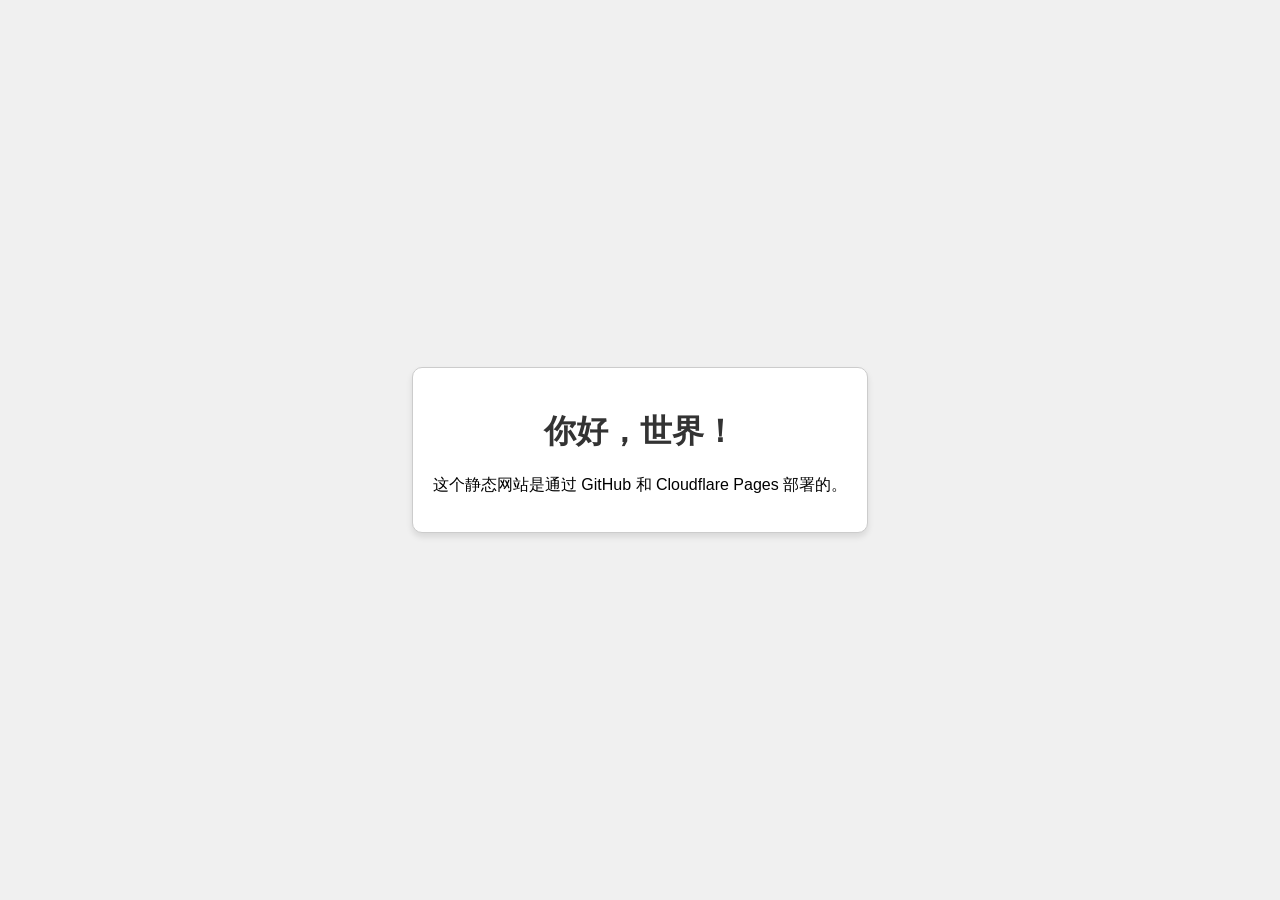
==== index.html @ 5d70e645 "Add files via upload" ====
<!DOCTYPE html>
<html lang="zh-CN">
<head>
    <meta charset="UTF-8">
    <meta name="viewport" content="width=device-width, initial-scale=1.0">
    <title>我的第一个 Cloudflare Pages 网站</title>
    <style>
        body {
            display: flex;
            justify-content: center;
            align-items: center;
            height: 100vh;
            margin: 0;
            background-color: #f0f0f0;
            font-family: sans-serif;
        }
        .container {
            text-align: center;
            padding: 20px;
            border: 1px solid #ccc;
            border-radius: 10px;
            background-color: #fff;
            box-shadow: 0 4px 6px rgba(0, 0, 0, 0.1);
        }
        h1 {
            color: #333;
        }
    </style>
</head>
<body>
    <div class="container">
        <h1>你好，世界！</h1>
        <p>这个静态网站是通过 GitHub 和 Cloudflare Pages 部署的。</p>
    </div>
</body>
</html>
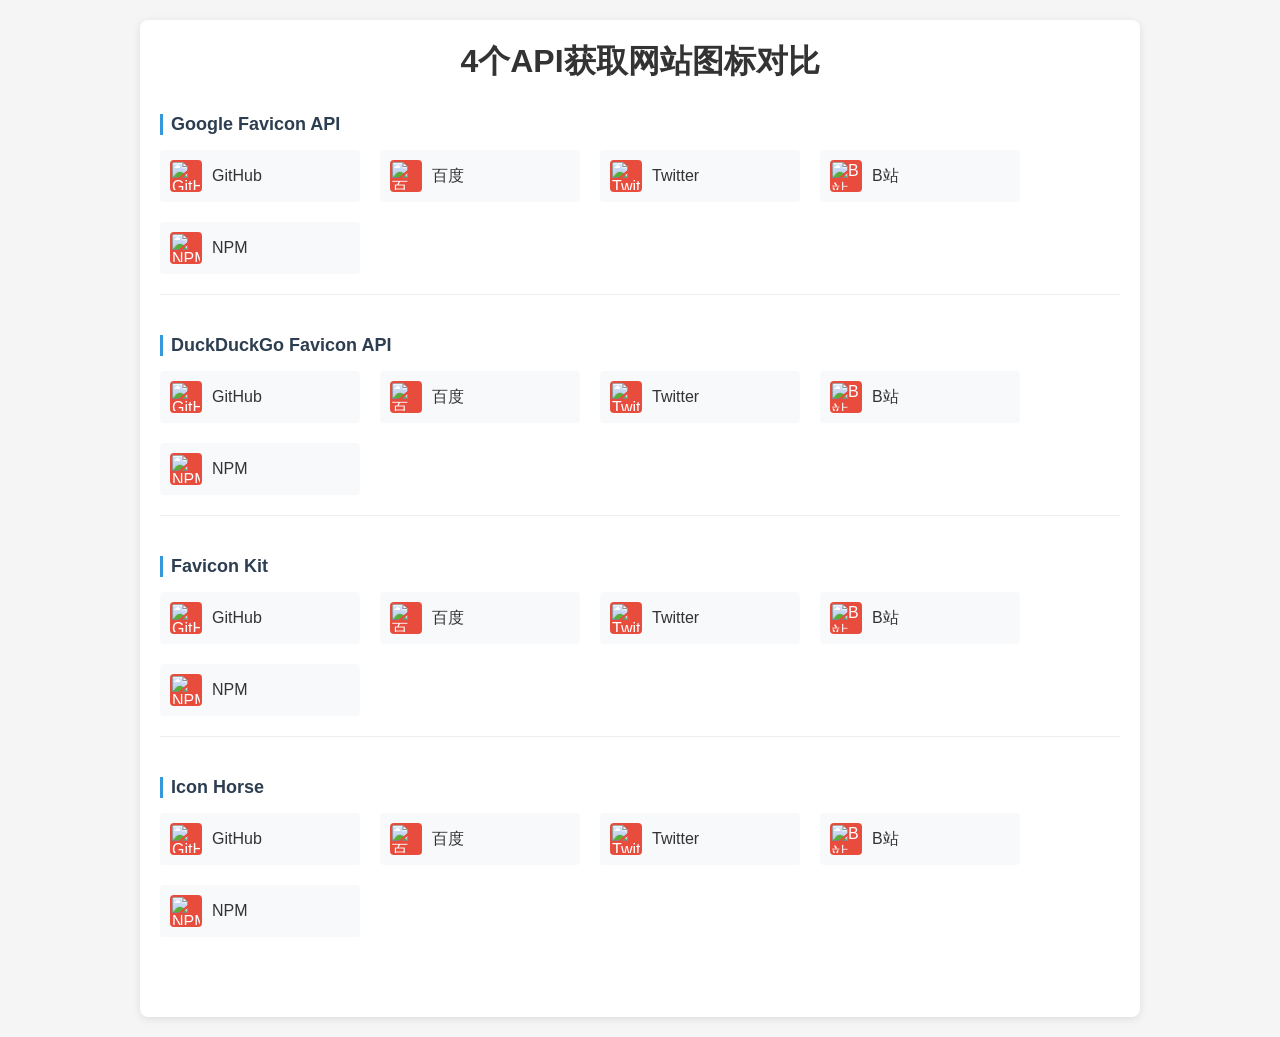
==== commit 2417dd06: "Revamp index.html for multi-API icon showcase Updated the HTML structure and styles for a new API ic" ====
--- a/index.html
+++ b/index.html
@@ -3,34 +3,191 @@
 <head>
     <meta charset="UTF-8">
     <meta name="viewport" content="width=device-width, initial-scale=1.0">
-    <title>我的第一个 Cloudflare Pages 网站</title>
+    <title>多API网站图标展示</title>
     <style>
+        * {
+            margin: 0;
+            padding: 0;
+            box-sizing: border-box;
+            font-family: Arial, sans-serif;
+        }
         body {
-            display: flex;
-            justify-content: center;
-            align-items: center;
-            height: 100vh;
-            margin: 0;
-            background-color: #f0f0f0;
-            font-family: sans-serif;
+            padding: 20px;
+            background-color: #f5f5f5;
         }
         .container {
-            text-align: center;
+            max-width: 1000px;
+            margin: 0 auto;
+            background: white;
             padding: 20px;
-            border: 1px solid #ccc;
-            border-radius: 10px;
-            background-color: #fff;
-            box-shadow: 0 4px 6px rgba(0, 0, 0, 0.1);
+            border-radius: 8px;
+            box-shadow: 0 2px 8px rgba(0,0,0,0.1);
         }
         h1 {
+            text-align: center;
+            margin-bottom: 30px;
             color: #333;
+        }
+        .api-group {
+            margin-bottom: 40px;
+            padding-bottom: 20px;
+            border-bottom: 1px solid #eee;
+        }
+        .api-group:last-child {
+            border-bottom: none;
+        }
+        .api-title {
+            font-size: 18px;
+            margin-bottom: 15px;
+            color: #2c3e50;
+            padding-left: 8px;
+            border-left: 3px solid #3498db;
+        }
+        .sites {
+            display: flex;
+            flex-wrap: wrap;
+            gap: 20px;
+        }
+        .site-item {
+            display: flex;
+            align-items: center;
+            gap: 10px;
+            padding: 10px;
+            background: #f8f9fa;
+            border-radius: 4px;
+            min-width: 200px;
+        }
+        .site-icon {
+            width: 32px;
+            height: 32px;
+            object-fit: contain;
+            border-radius: 4px;
+            background: #fff;
+            padding: 2px;
+        }
+        .site-name {
+            color: #333;
+        }
+        .error-icon {
+            background: #e74c3c;
+            color: white;
+            display: flex;
+            align-items: center;
+            justify-content: center;
         }
     </style>
 </head>
 <body>
     <div class="container">
-        <h1>你好，世界！</h1>
-        <p>这个静态网站是通过 GitHub 和 Cloudflare Pages 部署的。</p>
+        <h1>4个API获取网站图标对比</h1>
+
+        <!-- Google Favicon API -->
+        <div class="api-group">
+            <h2 class="api-title">Google Favicon API</h2>
+            <div class="sites">
+                <div class="site-item">
+                    <img class="site-icon" src="https://www.google.com/s2/favicons?domain=github.com&sz=32" alt="GitHub图标" onerror="this.classList.add('error-icon');this.innerHTML='×'">
+                    <span class="site-name">GitHub</span>
+                </div>
+                <div class="site-item">
+                    <img class="site-icon" src="https://www.google.com/s2/favicons?domain=baidu.com&sz=32" alt="百度图标" onerror="this.classList.add('error-icon');this.innerHTML='×'">
+                    <span class="site-name">百度</span>
+                </div>
+                <div class="site-item">
+                    <img class="site-icon" src="https://www.google.com/s2/favicons?domain=twitter.com&sz=32" alt="Twitter图标" onerror="this.classList.add('error-icon');this.innerHTML='×'">
+                    <span class="site-name">Twitter</span>
+                </div>
+                <div class="site-item">
+                    <img class="site-icon" src="https://www.google.com/s2/favicons?domain=bilibili.com&sz=32" alt="B站图标" onerror="this.classList.add('error-icon');this.innerHTML='×'">
+                    <span class="site-name">B站</span>
+                </div>
+                <div class="site-item">
+                    <img class="site-icon" src="https://www.google.com/s2/favicons?domain=npmjs.com&sz=32" alt="NPM图标" onerror="this.classList.add('error-icon');this.innerHTML='×'">
+                    <span class="site-name">NPM</span>
+                </div>
+            </div>
+        </div>
+
+        <!-- DuckDuckGo Favicon API -->
+        <div class="api-group">
+            <h2 class="api-title">DuckDuckGo Favicon API</h2>
+            <div class="sites">
+                <div class="site-item">
+                    <img class="site-icon" src="https://icons.duckduckgo.com/ip3/github.com.ico?size=32" alt="GitHub图标" onerror="this.classList.add('error-icon');this.innerHTML='×'">
+                    <span class="site-name">GitHub</span>
+                </div>
+                <div class="site-item">
+                    <img class="site-icon" src="https://icons.duckduckgo.com/ip3/baidu.com.ico?size=32" alt="百度图标" onerror="this.classList.add('error-icon');this.innerHTML='×'">
+                    <span class="site-name">百度</span>
+                </div>
+                <div class="site-item">
+                    <img class="site-icon" src="https://icons.duckduckgo.com/ip3/twitter.com.ico?size=32" alt="Twitter图标" onerror="this.classList.add('error-icon');this.innerHTML='×'">
+                    <span class="site-name">Twitter</span>
+                </div>
+                <div class="site-item">
+                    <img class="site-icon" src="https://icons.duckduckgo.com/ip3/bilibili.com.ico?size=32" alt="B站图标" onerror="this.classList.add('error-icon');this.innerHTML='×'">
+                    <span class="site-name">B站</span>
+                </div>
+                <div class="site-item">
+                    <img class="site-icon" src="https://icons.duckduckgo.com/ip3/npmjs.com.ico?size=32" alt="NPM图标" onerror="this.classList.add('error-icon');this.innerHTML='×'">
+                    <span class="site-name">NPM</span>
+                </div>
+            </div>
+        </div>
+
+        <!-- Favicon Kit -->
+        <div class="api-group">
+            <h2 class="api-title">Favicon Kit</h2>
+            <div class="sites">
+                <div class="site-item">
+                    <img class="site-icon" src="https://faviconkit.com/github.com/32" alt="GitHub图标" onerror="this.classList.add('error-icon');this.innerHTML='×'">
+                    <span class="site-name">GitHub</span>
+                </div>
+                <div class="site-item">
+                    <img class="site-icon" src="https://faviconkit.com/baidu.com/32" alt="百度图标" onerror="this.classList.add('error-icon');this.innerHTML='×'">
+                    <span class="site-name">百度</span>
+                </div>
+                <div class="site-item">
+                    <img class="site-icon" src="https://faviconkit.com/twitter.com/32" alt="Twitter图标" onerror="this.classList.add('error-icon');this.innerHTML='×'">
+                    <span class="site-name">Twitter</span>
+                </div>
+                <div class="site-item">
+                    <img class="site-icon" src="https://faviconkit.com/bilibili.com/32" alt="B站图标" onerror="this.classList.add('error-icon');this.innerHTML='×'">
+                    <span class="site-name">B站</span>
+                </div>
+                <div class="site-item">
+                    <img class="site-icon" src="https://faviconkit.com/npmjs.com/32" alt="NPM图标" onerror="this.classList.add('error-icon');this.innerHTML='×'">
+                    <span class="site-name">NPM</span>
+                </div>
+            </div>
+        </div>
+
+        <!-- Icon Horse -->
+        <div class="api-group">
+            <h2 class="api-title">Icon Horse</h2>
+            <div class="sites">
+                <div class="site-item">
+                    <img class="site-icon" src="https://icon.horse/icon/github.com" alt="GitHub图标" onerror="this.classList.add('error-icon');this.innerHTML='×'">
+                    <span class="site-name">GitHub</span>
+                </div>
+                <div class="site-item">
+                    <img class="site-icon" src="https://icon.horse/icon/baidu.com" alt="百度图标" onerror="this.classList.add('error-icon');this.innerHTML='×'">
+                    <span class="site-name">百度</span>
+                </div>
+                <div class="site-item">
+                    <img class="site-icon" src="https://icon.horse/icon/twitter.com" alt="Twitter图标" onerror="this.classList.add('error-icon');this.innerHTML='×'">
+                    <span class="site-name">Twitter</span>
+                </div>
+                <div class="site-item">
+                    <img class="site-icon" src="https://icon.horse/icon/bilibili.com" alt="B站图标" onerror="this.classList.add('error-icon');this.innerHTML='×'">
+                    <span class="site-name">B站</span>
+                </div>
+                <div class="site-item">
+                    <img class="site-icon" src="https://icon.horse/icon/npmjs.com" alt="NPM图标" onerror="this.classList.add('error-icon');this.innerHTML='×'">
+                    <span class="site-name">NPM</span>
+                </div>
+            </div>
+        </div>
     </div>
 </body>
 </html>
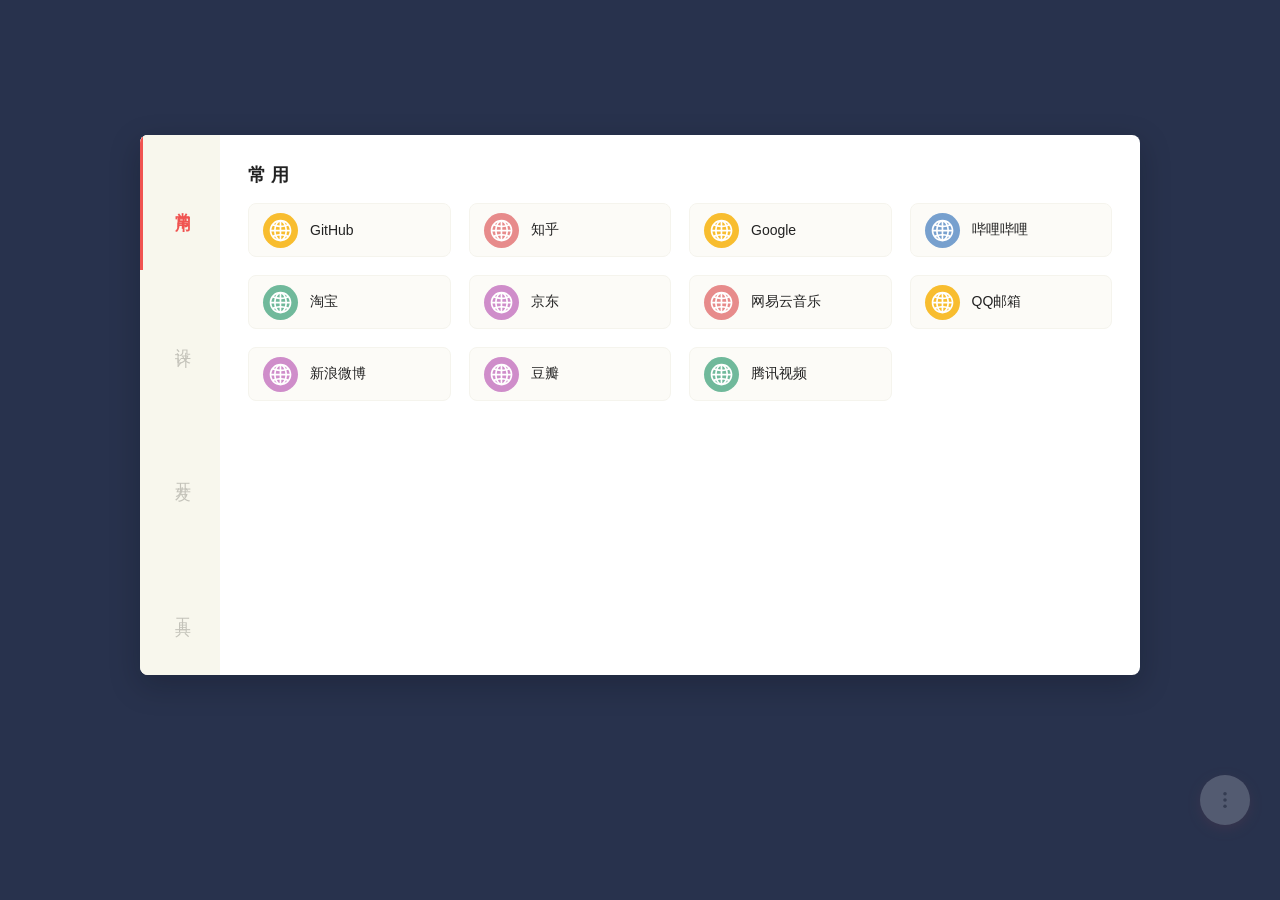
==== commit 11c1a0d4: "Add files via upload" ====
--- a/index.html
+++ b/index.html
@@ -1,193 +1,101 @@
-<!DOCTYPE html>
+<!doctype html>
 <html lang="zh-CN">
+
 <head>
-    <meta charset="UTF-8">
-    <meta name="viewport" content="width=device-width, initial-scale=1.0">
-    <title>多API网站图标展示</title>
-    <style>
-        * {
-            margin: 0;
-            padding: 0;
-            box-sizing: border-box;
-            font-family: Arial, sans-serif;
-        }
-        body {
-            padding: 20px;
-            background-color: #f5f5f5;
-        }
-        .container {
-            max-width: 1000px;
-            margin: 0 auto;
-            background: white;
-            padding: 20px;
-            border-radius: 8px;
-            box-shadow: 0 2px 8px rgba(0,0,0,0.1);
-        }
-        h1 {
-            text-align: center;
-            margin-bottom: 30px;
-            color: #333;
-        }
-        .api-group {
-            margin-bottom: 40px;
-            padding-bottom: 20px;
-            border-bottom: 1px solid #eee;
-        }
-        .api-group:last-child {
-            border-bottom: none;
-        }
-        .api-title {
-            font-size: 18px;
-            margin-bottom: 15px;
-            color: #2c3e50;
-            padding-left: 8px;
-            border-left: 3px solid #3498db;
-        }
-        .sites {
-            display: flex;
-            flex-wrap: wrap;
-            gap: 20px;
-        }
-        .site-item {
-            display: flex;
-            align-items: center;
-            gap: 10px;
-            padding: 10px;
-            background: #f8f9fa;
-            border-radius: 4px;
-            min-width: 200px;
-        }
-        .site-icon {
-            width: 32px;
-            height: 32px;
-            object-fit: contain;
-            border-radius: 4px;
-            background: #fff;
-            padding: 2px;
-        }
-        .site-name {
-            color: #333;
-        }
-        .error-icon {
-            background: #e74c3c;
-            color: white;
-            display: flex;
-            align-items: center;
-            justify-content: center;
-        }
-    </style>
+  <meta charset="utf-8" />
+  <meta name="viewport" content="width=device-width,initial-scale=1" />
+  <title>导航</title>
+  <link rel="stylesheet" href="style.css">
 </head>
+
 <body>
-    <div class="container">
-        <h1>4个API获取网站图标对比</h1>
+  <div id="save-reminder" class="float-banner hidden">
+    <span>数据已修改，请下载以免丢失。</span>
+    <div>
+      <button id="btn-download" class="btn primary">下 载</button>
+      <button id="btn-close-reminder" class="btn">✕</button>
+    </div>
+  </div>
 
-        <!-- Google Favicon API -->
-        <div class="api-group">
-            <h2 class="api-title">Google Favicon API</h2>
-            <div class="sites">
-                <div class="site-item">
-                    <img class="site-icon" src="https://www.google.com/s2/favicons?domain=github.com&sz=32" alt="GitHub图标" onerror="this.classList.add('error-icon');this.innerHTML='×'">
-                    <span class="site-name">GitHub</span>
-                </div>
-                <div class="site-item">
-                    <img class="site-icon" src="https://www.google.com/s2/favicons?domain=baidu.com&sz=32" alt="百度图标" onerror="this.classList.add('error-icon');this.innerHTML='×'">
-                    <span class="site-name">百度</span>
-                </div>
-                <div class="site-item">
-                    <img class="site-icon" src="https://www.google.com/s2/favicons?domain=twitter.com&sz=32" alt="Twitter图标" onerror="this.classList.add('error-icon');this.innerHTML='×'">
-                    <span class="site-name">Twitter</span>
-                </div>
-                <div class="site-item">
-                    <img class="site-icon" src="https://www.google.com/s2/favicons?domain=bilibili.com&sz=32" alt="B站图标" onerror="this.classList.add('error-icon');this.innerHTML='×'">
-                    <span class="site-name">B站</span>
-                </div>
-                <div class="site-item">
-                    <img class="site-icon" src="https://www.google.com/s2/favicons?domain=npmjs.com&sz=32" alt="NPM图标" onerror="this.classList.add('error-icon');this.innerHTML='×'">
-                    <span class="site-name">NPM</span>
-                </div>
-            </div>
+  <div id="edit-banner" class="float-banner edit-banner hidden">
+    <span>编辑模式下，可点击卡片进行修改。</span>
+    <button id="btn-exit-edit" class="btn">退出编辑</button>
+  </div>
+
+  <div class="shell">
+    <nav class="nav"></nav>
+    <main class="content">
+      <div class="content-header" id="content-title"></div>
+      <div class="grid" id="grid"></div>
+    </main>
+  </div>
+
+  <div class="settings-container">
+    <div class="settings-btn" id="settings-btn">
+      <img src="settings.svg" alt="Settings">
+    </div>
+    <ul class="settings-menu hidden" id="settings-menu">
+      <li id="menu-cat-mgr">分类管理</li>
+      <li id="menu-add-site">添加网站</li>
+      <li id="menu-edit-site">编辑网站</li>
+    </ul>
+  </div>
+
+  <div id="modal-overlay" class="modal-overlay hidden">
+    <div id="modal-cat" class="modal hidden">
+      <h3>分类管理</h3>
+      <ul class="cat-list" id="cat-list"></ul>
+      <div class="form-group row">
+        <input type="text" id="new-cat-name" placeholder="新分类名称">
+        <button id="btn-add-cat" class="btn primary">新 增</button>
+      </div>
+      <div class="modal-actions">
+        <button class="btn close-modal">关 闭</button>
+      </div>
+    </div>
+
+    <div id="modal-site" class="modal hidden">
+      <h3 id="site-modal-title">添加网站</h3>
+      <input type="hidden" id="site-edit-old-cat">
+      <input type="hidden" id="site-edit-idx">
+
+      <div class="form-group">
+        <label>分类</label>
+        <select id="site-cat"></select>
+      </div>
+      <div class="form-group">
+        <label>名称</label>
+        <input type="text" id="site-name" placeholder="网站名称">
+      </div>
+      <div class="form-group">
+        <label>网址 (URL)</label>
+        <input type="text" id="site-url" placeholder="https://...">
+      </div>
+      <div class="form-group">
+        <label>图标 (可选)</label>
+        <input type="text" id="site-icon" placeholder="图标网址或留空">
+      </div>
+
+      <div class="modal-actions">
+        <button id="btn-delete-site" class="btn danger hidden">删除网站</button>
+        <div>
+          <button class="btn close-modal">取 消</button>
+          <button id="btn-save-site" class="btn primary">保 存</button>
         </div>
+      </div>
+    </div>
 
-        <!-- DuckDuckGo Favicon API -->
-        <div class="api-group">
-            <h2 class="api-title">DuckDuckGo Favicon API</h2>
-            <div class="sites">
-                <div class="site-item">
-                    <img class="site-icon" src="https://icons.duckduckgo.com/ip3/github.com.ico?size=32" alt="GitHub图标" onerror="this.classList.add('error-icon');this.innerHTML='×'">
-                    <span class="site-name">GitHub</span>
-                </div>
-                <div class="site-item">
-                    <img class="site-icon" src="https://icons.duckduckgo.com/ip3/baidu.com.ico?size=32" alt="百度图标" onerror="this.classList.add('error-icon');this.innerHTML='×'">
-                    <span class="site-name">百度</span>
-                </div>
-                <div class="site-item">
-                    <img class="site-icon" src="https://icons.duckduckgo.com/ip3/twitter.com.ico?size=32" alt="Twitter图标" onerror="this.classList.add('error-icon');this.innerHTML='×'">
-                    <span class="site-name">Twitter</span>
-                </div>
-                <div class="site-item">
-                    <img class="site-icon" src="https://icons.duckduckgo.com/ip3/bilibili.com.ico?size=32" alt="B站图标" onerror="this.classList.add('error-icon');this.innerHTML='×'">
-                    <span class="site-name">B站</span>
-                </div>
-                <div class="site-item">
-                    <img class="site-icon" src="https://icons.duckduckgo.com/ip3/npmjs.com.ico?size=32" alt="NPM图标" onerror="this.classList.add('error-icon');this.innerHTML='×'">
-                    <span class="site-name">NPM</span>
-                </div>
-            </div>
-        </div>
+    <div id="modal-confirm" class="modal hidden">
+      <h3>操作确认</h3>
+      <p id="confirm-msg">确定要执行此操作吗？</p>
+      <div class="confirm-actions">
+        <button id="btn-confirm-cancel" class="btn">取 消</button>
+        <button id="btn-confirm-ok" class="btn primary">确 定</button>
+      </div>
+    </div>
+  </div>
 
-        <!-- Favicon Kit -->
-        <div class="api-group">
-            <h2 class="api-title">Favicon Kit</h2>
-            <div class="sites">
-                <div class="site-item">
-                    <img class="site-icon" src="https://faviconkit.com/github.com/32" alt="GitHub图标" onerror="this.classList.add('error-icon');this.innerHTML='×'">
-                    <span class="site-name">GitHub</span>
-                </div>
-                <div class="site-item">
-                    <img class="site-icon" src="https://faviconkit.com/baidu.com/32" alt="百度图标" onerror="this.classList.add('error-icon');this.innerHTML='×'">
-                    <span class="site-name">百度</span>
-                </div>
-                <div class="site-item">
-                    <img class="site-icon" src="https://faviconkit.com/twitter.com/32" alt="Twitter图标" onerror="this.classList.add('error-icon');this.innerHTML='×'">
-                    <span class="site-name">Twitter</span>
-                </div>
-                <div class="site-item">
-                    <img class="site-icon" src="https://faviconkit.com/bilibili.com/32" alt="B站图标" onerror="this.classList.add('error-icon');this.innerHTML='×'">
-                    <span class="site-name">B站</span>
-                </div>
-                <div class="site-item">
-                    <img class="site-icon" src="https://faviconkit.com/npmjs.com/32" alt="NPM图标" onerror="this.classList.add('error-icon');this.innerHTML='×'">
-                    <span class="site-name">NPM</span>
-                </div>
-            </div>
-        </div>
+  <script src="main.js"></script>
+</body>
 
-        <!-- Icon Horse -->
-        <div class="api-group">
-            <h2 class="api-title">Icon Horse</h2>
-            <div class="sites">
-                <div class="site-item">
-                    <img class="site-icon" src="https://icon.horse/icon/github.com" alt="GitHub图标" onerror="this.classList.add('error-icon');this.innerHTML='×'">
-                    <span class="site-name">GitHub</span>
-                </div>
-                <div class="site-item">
-                    <img class="site-icon" src="https://icon.horse/icon/baidu.com" alt="百度图标" onerror="this.classList.add('error-icon');this.innerHTML='×'">
-                    <span class="site-name">百度</span>
-                </div>
-                <div class="site-item">
-                    <img class="site-icon" src="https://icon.horse/icon/twitter.com" alt="Twitter图标" onerror="this.classList.add('error-icon');this.innerHTML='×'">
-                    <span class="site-name">Twitter</span>
-                </div>
-                <div class="site-item">
-                    <img class="site-icon" src="https://icon.horse/icon/bilibili.com" alt="B站图标" onerror="this.classList.add('error-icon');this.innerHTML='×'">
-                    <span class="site-name">B站</span>
-                </div>
-                <div class="site-item">
-                    <img class="site-icon" src="https://icon.horse/icon/npmjs.com" alt="NPM图标" onerror="this.classList.add('error-icon');this.innerHTML='×'">
-                    <span class="site-name">NPM</span>
-                </div>
-            </div>
-        </div>
-    </div>
-</body>
-</html>
+</html>
--- a/style.css
+++ b/style.css
@@ -0,0 +1,564 @@
+:root {
+  --page-bg: #28324D;
+  --content-height: 60vh;
+  --content-bg: #FFFFFF;
+  --nav-bg: #F8F7ED;
+  --nav-text: #C4C3BA;
+  --nav-hover-bg: #F3F2E2;
+  --nav-hover-text: #28324D;
+  --accent: #F05451;
+  --tile-bg: #fcfbf7;
+  --icon-bg: #e78b8b, #f8bd2f, #a9c264, #70b99b, #77a0ce, #cf8dca;
+}
+
+html,
+body {
+  height: 100%;
+}
+
+body {
+  margin: 0;
+  min-height: 100vh;
+  background: var(--page-bg);
+  font-family: -apple-system, BlinkMacSystemFont, "Segoe UI", Roboto, "Helvetica Neue", Arial;
+  -webkit-font-smoothing: antialiased;
+  -moz-osx-font-smoothing: grayscale;
+  display: flex;
+  align-items: center;
+  justify-content: center;
+  padding: 40px 20px;
+  color: #222;
+  box-sizing: border-box;
+  transform: translateY(-5%);
+}
+
+.shell {
+  width: 1000px;
+  max-width: 95vw;
+  min-height: var(--content-height);
+  background: var(--content-bg);
+  box-shadow: 0 10px 30px rgba(8, 12, 20, 0.25);
+  overflow: hidden;
+  display: flex;
+  border-radius: 8px;
+}
+
+.nav {
+  width: 80px;
+  background: var(--nav-bg);
+  display: flex;
+  flex-direction: column;
+  position: relative;
+}
+
+.nav-item {
+  flex: 1;
+  display: flex;
+  align-items: center;
+  justify-content: center;
+  padding: 18px 20px 18px 24px;
+  box-sizing: border-box;
+  font-size: 16px;
+  color: var(--nav-text);
+  cursor: pointer;
+  position: relative;
+  user-select: none;
+  writing-mode: vertical-lr;
+  transition: background 160ms ease, color 160ms ease;
+}
+
+.nav-item:not(.active):hover {
+  background: var(--nav-hover-bg);
+  color: var(--nav-hover-text);
+}
+
+.nav-item.active {
+  color: var(--accent);
+  background: var(--nav-bg);
+  font-weight: 600;
+}
+
+.nav-item.active::before {
+  content: "";
+  position: absolute;
+  left: 0;
+  top: 0;
+  bottom: 0;
+  width: 3px;
+  background: var(--accent);
+}
+
+.content {
+  flex: 1;
+  padding: 28px 28px 36px 28px;
+  box-sizing: border-box;
+  display: flex;
+  flex-direction: column;
+  gap: 10px;
+  overflow-y: auto;
+  max-height: var(--content-height);
+  scrollbar-width: none;
+  -ms-overflow-style: none;
+}
+
+.content::-webkit-scrollbar {
+  width: 0;
+}
+
+.content-header {
+  font-size: 18px;
+  color: #222;
+  font-weight: 700;
+  letter-spacing: 5px;
+}
+
+.grid {
+  display: grid;
+  gap: 18px;
+  grid-template-columns: repeat(4, 1fr);
+  grid-auto-rows: 54px;
+  align-items: stretch;
+  margin-top: 6px;
+}
+
+.tile {
+  background: var(--tile-bg);
+  border-radius: 8px;
+  border: 1px solid #f5f4ed;
+  display: flex;
+  align-items: center;
+  gap: 12px;
+  padding: 10px 14px;
+  box-sizing: border-box;
+  transition: transform 180ms ease, box-shadow 180ms ease, border 180ms ease;
+  cursor: pointer;
+  user-select: none;
+  min-width: 0;
+  text-decoration: none;
+}
+
+.tile.dragging {
+  opacity: 0.4;
+}
+
+.tile .icon {
+  width: 35px;
+  height: 35px;
+  flex: 0 0 35px;
+  border-radius: 50%;
+  display: inline-flex;
+  align-items: center;
+  justify-content: center;
+  overflow: hidden;
+}
+
+.tile .icon img {
+  width: 100%;
+  height: 100%;
+  object-fit: cover;
+  display: block;
+}
+
+.tile .title {
+  font-size: 14px;
+  color: #222;
+  white-space: nowrap;
+  overflow: hidden;
+  text-overflow: ellipsis;
+  flex: 1;
+  min-width: 0;
+}
+
+.tile:hover {
+  transform: translateY(-4px);
+  box-shadow: 0 10px 10px rgba(24, 31, 50, 0.1);
+}
+
+.edit-mode-tile {
+  border: 1px dashed var(--accent) !important;
+  animation: wiggle 2s linear infinite;
+}
+
+@keyframes wiggle {
+
+  0%,
+  100% {
+    transform: rotate(0deg);
+  }
+
+  25% {
+    transform: rotate(-1deg);
+  }
+
+  75% {
+    transform: rotate(1deg);
+  }
+}
+
+.edit-mode-tile:hover {
+  background: #feebeb;
+  transform: scale(1.02);
+}
+
+.settings-container {
+  position: fixed;
+  bottom: 30px;
+  right: 30px;
+  z-index: 100;
+}
+
+.settings-btn {
+  width: 50px;
+  height: 50px;
+  border-radius: 50%;
+  background: #FFFFFF;
+  display: flex;
+  align-items: center;
+  justify-content: center;
+  cursor: pointer;
+  opacity: 0.2;
+  box-shadow: 0 4px 12px rgba(240, 84, 81, 0.4);
+  transition: transform 0.2s;
+}
+
+.settings-btn img {
+  width: 24px;
+  height: 24px;
+}
+
+.settings-btn:hover {
+  opacity: 1;
+  transform: scale(1.1);
+  background: var(--accent);
+}
+
+.settings-btn:hover img {
+  filter: brightness(0) invert(1);
+}
+
+.settings-menu {
+  position: absolute;
+  bottom: 60px;
+  right: 0;
+  background: #fff;
+  list-style: none;
+  padding: 10px 0;
+  margin: 0;
+  border-radius: 8px;
+  box-shadow: 0 5px 15px rgba(0, 0, 0, 0.2);
+  width: 100px;
+  transform-origin: bottom right;
+}
+
+.settings-menu li {
+  padding: 10px 20px;
+  font-size: 14px;
+  cursor: pointer;
+  transition: background 0.2s;
+  color: #333;
+}
+
+.settings-menu li:hover {
+  background: #f0f0f0;
+  color: var(--accent);
+}
+
+.float-banner {
+  position: fixed;
+  top: 20px;
+  left: 50%;
+  transform: translateX(-50%);
+  background: #fff;
+  padding: 12px 24px;
+  border-radius: 30px;
+  box-shadow: 0 4px 15px rgba(0, 0, 0, 0.2);
+  display: flex;
+  align-items: center;
+  gap: 15px;
+  z-index: 200;
+  font-size: 14px;
+  color: #333;
+  font-weight: bold;
+  top: auto !important;
+}
+
+.edit-banner {
+  background: var(--accent);
+  color: white;
+}
+
+.modal-overlay {
+  position: fixed;
+  top: 0;
+  left: 0;
+  right: 0;
+  bottom: 0;
+  background: rgba(0, 0, 0, 0.5);
+  display: flex;
+  align-items: center;
+  justify-content: center;
+  z-index: 1000;
+  backdrop-filter: blur(3px);
+}
+
+.modal {
+  background: #fff;
+  padding: 30px;
+  border-radius: 12px;
+  width: 400px;
+  max-width: 90vw;
+  box-shadow: 0 10px 40px rgba(0, 0, 0, 0.3);
+}
+
+.modal h3 {
+  margin-top: 0;
+  margin-bottom: 20px;
+  color: var(--page-bg);
+}
+
+.form-group {
+  margin-bottom: 15px;
+}
+
+.form-group label {
+  display: block;
+  font-size: 13px;
+  color: #666;
+  margin-bottom: 5px;
+}
+
+.form-group input,
+.form-group select {
+  width: 100%;
+  padding: 10px;
+  border: 1px solid #ccc;
+  border-radius: 6px;
+  box-sizing: border-box;
+  font-size: 14px;
+}
+
+.form-group.row {
+  display: flex;
+  gap: 10px;
+}
+
+.modal-actions {
+  margin-top: 25px;
+  width: 100%;
+  display: flex;
+  justify-content: space-between;
+  gap: 10px;
+}
+
+.modal-actions>div {
+  display: flex;
+  gap: 15px;
+}
+
+.btn {
+  padding: 8px 16px;
+  border: none;
+  border-radius: 6px;
+  min-width: 80px;
+  cursor: pointer;
+  font-size: 14px;
+  font-weight: bold;
+  transition: background 0.2s;
+  background: #eee;
+  color: #333;
+}
+
+.btn:hover {
+  background: #ddd;
+}
+
+.btn.primary {
+  background: var(--accent);
+  color: #fff;
+}
+
+.btn.primary:hover {
+  background: #d94240;
+}
+
+.btn.danger {
+  background: #fff;
+  color: var(--accent);
+  border: 1px solid var(--accent);
+}
+
+.btn.danger:hover {
+  background: var(--accent);
+  color: #fff;
+}
+
+#modal-cat .close-modal {
+  width: 100%;
+  padding: 12px;
+  margin-top: 10px;
+}
+
+.cat-list {
+  list-style: none;
+  padding: 0;
+  margin: 0 0 20px 0;
+  max-height: 400px;
+  overflow-y: auto;
+}
+
+.cat-list li {
+  display: flex;
+  justify-content: space-between;
+  align-items: center;
+  padding: 10px;
+  border-bottom: 1px solid #eee;
+}
+
+.cat-list li:last-child {
+  border-bottom: none;
+}
+
+.cat-actions button {
+  margin-left: 5px;
+  cursor: pointer;
+  border: 1px solid #ccc;
+  background: #fff;
+  border-radius: 4px;
+  padding: 3px 8px;
+}
+
+.cat-actions button.danger {
+  background: var(--accent);
+  color: #fff;
+  border-color: var(--accent);
+}
+
+.cat-actions button:disabled {
+  opacity: 0.3;
+  cursor: not-allowed;
+}
+
+.cat-actions button.danger:hover {
+  background: #d94240;
+  border-color: #d94240;
+}
+
+.hidden {
+  display: none !important;
+}
+
+#btn-add-cat {
+  white-space: nowrap;
+  flex-shrink: 0;
+  min-width: 110px;
+}
+
+#save-reminder {
+  bottom: 30px;
+}
+
+#save-reminder>div {
+  display: flex;
+  align-items: center;
+  gap: 8px;
+}
+
+#edit-banner {
+  bottom: 90px;
+}
+
+.confirm-actions {
+  display: flex;
+  justify-content: flex-end;
+  gap: 15px;
+  margin-top: 25px;
+}
+
+#btn-close-reminder {
+  opacity: 0.3;
+  background: transparent;
+  min-width: unset;
+  width: 36px;
+  height: 36px;
+  display: flex;
+  align-items: center;
+  justify-content: center;
+}
+
+#btn-close-reminder:hover {
+  opacity: 1;
+  background: rgba(0, 0, 0, 0.05);
+  color: var(--accent);
+}
+
+#confirm-msg {
+  color: #444;
+  font-size: 14px;
+  margin: 0 0 20px 0;
+}
+
+#modal-confirm {
+  width: 320px;
+}
+
+@media (max-width:900px) {
+  body {
+    transform: none;
+    align-items: flex-start;
+    padding: 50px 10px;
+  }
+
+  .shell {
+    flex-direction: column;
+    min-height: var(--content-height);
+    height: auto;
+  }
+
+  .nav {
+    width: 100%;
+    height: auto;
+    flex-direction: row;
+    flex-shrink: 0;
+  }
+
+  .nav-item {
+    padding: 20px 10px;
+    flex: 1;
+    text-align: center;
+    writing-mode: horizontal-tb;
+    font-size: 14px;
+  }
+
+  .nav-item.active::before {
+    left: 0;
+    right: 0;
+    top: 0;
+    bottom: auto;
+    width: 100%;
+    height: 3px;
+  }
+
+  .content {
+    padding: 15px;
+    max-height: calc(90vh - 60px);
+    min-height: 0;
+    overflow-y: auto;
+    flex: 1;
+  }
+
+  .content-header {
+    display: none;
+  }
+
+  .grid {
+    grid-template-columns: repeat(3, 1fr);
+    gap: 12px;
+    margin-top: 0;
+  }
+
+  .float-banner {
+    width: 90%;
+    flex-direction: column;
+    text-align: center;
+  }
+}
